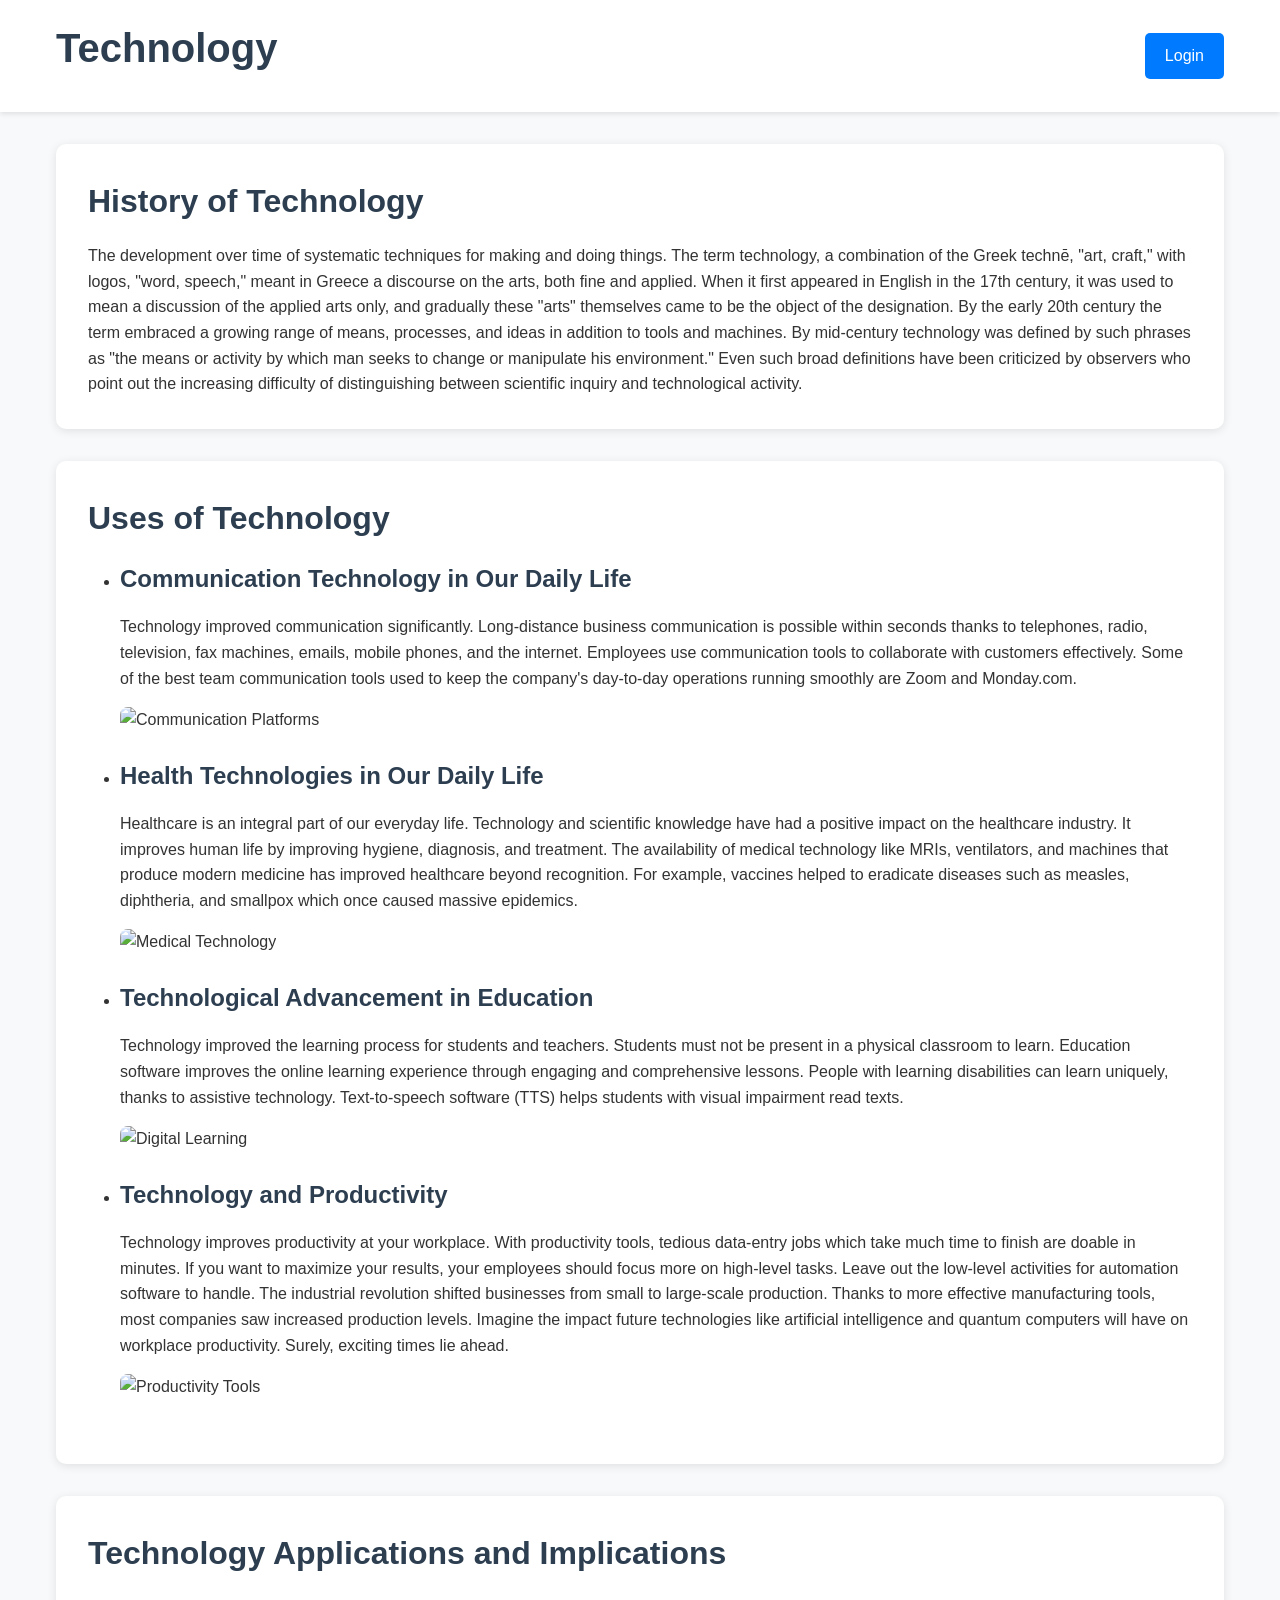
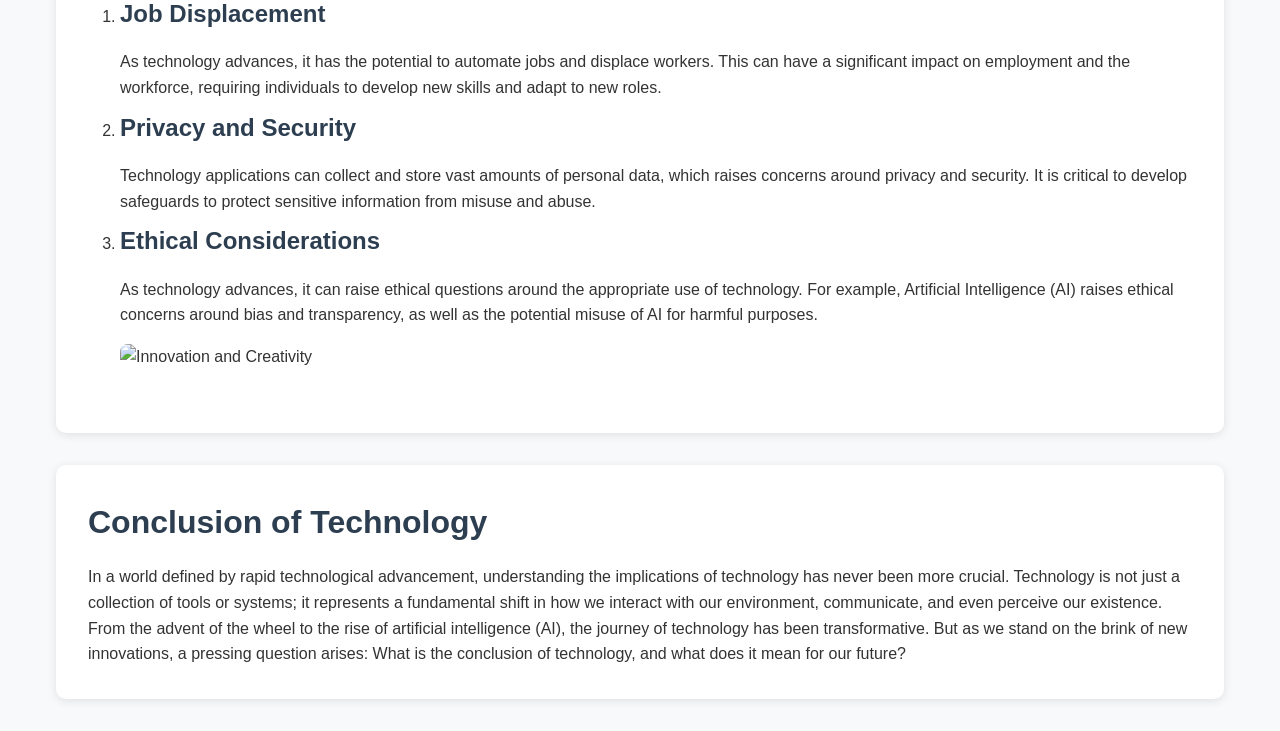
==== index.html @ 8741aff6 "Add files via upload" ====
<!DOCTYPE html>
<html>
  <head>
    <title>Technology</title>
    <link rel="stylesheet" href="styles.css">
  </head>
  <body>
    <header>
      <div class="nav-container">
        <h1>Technology</h1>
        <a href="login.html" class="btn btn-primary">Login</a>
      </div>
    </header>

    <div class="container">
      <div class="card">
        <h2>History of Technology</h2>
        <p>The development over time of systematic techniques for making and doing things. The term technology, a combination of the Greek technē, "art, craft," with logos, "word, speech," meant in Greece a discourse on the arts, both fine and applied. When it first appeared in English in the 17th century, it was used to mean a discussion of the applied arts only, and gradually these "arts" themselves came to be the object of the designation. By the early 20th century the term embraced a growing range of means, processes, and ideas in addition to tools and machines. By mid-century technology was defined by such phrases as "the means or activity by which man seeks to change or manipulate his environment." Even such broad definitions have been criticized by observers who point out the increasing difficulty of distinguishing between scientific inquiry and technological activity.</p>
      </div>

      <div class="card">
        <h2>Uses of Technology</h2>
        <ul>
          <li>
            <h3>Communication Technology in Our Daily Life</h3>
            <p>Technology improved communication significantly. Long-distance business communication is possible within seconds thanks to telephones, radio, television, fax machines, emails, mobile phones, and the internet. Employees use communication tools to collaborate with customers effectively. Some of the best team communication tools used to keep the company's day-to-day operations running smoothly are Zoom and Monday.com.</p>
            <img src="images/Most-Popular-Communication-Platforms.webp" alt="Communication Platforms">
          </li>

          <li>
            <h3>Health Technologies in Our Daily Life</h3>
            <p>Healthcare is an integral part of our everyday life. Technology and scientific knowledge have had a positive impact on the healthcare industry. It improves human life by improving hygiene, diagnosis, and treatment. The availability of medical technology like MRIs, ventilators, and machines that produce modern medicine has improved healthcare beyond recognition. For example, vaccines helped to eradicate diseases such as measles, diphtheria, and smallpox which once caused massive epidemics.</p>
            <img src="images/The-global-Medical-Technology-market-size-is-projected-to-grow-by-5.webp" alt="Medical Technology">
          </li>

          <li>
            <h3>Technological Advancement in Education</h3>
            <p>Technology improved the learning process for students and teachers. Students must not be present in a physical classroom to learn. Education software improves the online learning experience through engaging and comprehensive lessons. People with learning disabilities can learn uniquely, thanks to assistive technology. Text-to-speech software (TTS) helps students with visual impairment read texts.</p>
            <img src="images/Digital-learning-technology-can-improve-education-save-time-boost-grades.webp" alt="Digital Learning">
          </li>

          <li>
            <h3>Technology and Productivity</h3>
            <p>Technology improves productivity at your workplace. With productivity tools, tedious data-entry jobs which take much time to finish are doable in minutes. If you want to maximize your results, your employees should focus more on high-level tasks. Leave out the low-level activities for automation software to handle. The industrial revolution shifted businesses from small to large-scale production. Thanks to more effective manufacturing tools, most companies saw increased production levels. Imagine the impact future technologies like artificial intelligence and quantum computers will have on workplace productivity. Surely, exciting times lie ahead.</p>
            <img src="images/Most-important-Productivity-tools.jpeg" alt="Productivity Tools">
          </li>
        </ul>
      </div>

      <div class="card">
        <h2>Technology Applications and Implications</h2>
        <ol>
          <li>
            <h3>Job Displacement</h3>
            <p>As technology advances, it has the potential to automate jobs and displace workers. This can have a significant impact on employment and the workforce, requiring individuals to develop new skills and adapt to new roles.</p>
          </li>
          <li>
            <h3>Privacy and Security</h3>
            <p>Technology applications can collect and store vast amounts of personal data, which raises concerns around privacy and security. It is critical to develop safeguards to protect sensitive information from misuse and abuse.</p>
          </li>
          <li>
            <h3>Ethical Considerations</h3>
            <p>As technology advances, it can raise ethical questions around the appropriate use of technology. For example, Artificial Intelligence (AI) raises ethical concerns around bias and transparency, as well as the potential misuse of AI for harmful purposes.</p>
            <img src="images/Innovation-and-Creativity-1024x619.jpg.webp" alt="Innovation and Creativity">
          </li>
        </ol>
      </div>

      <div class="card">
        <h2>Conclusion of Technology</h2>
        <p>In a world defined by rapid technological advancement, understanding the implications of technology has never been more crucial. Technology is not just a collection of tools or systems; it represents a fundamental shift in how we interact with our environment, communicate, and even perceive our existence. From the advent of the wheel to the rise of artificial intelligence (AI), the journey of technology has been transformative. But as we stand on the brink of new innovations, a pressing question arises: What is the conclusion of technology, and what does it mean for our future?</p>
      </div>
    </div>
  </body>
</html>
---- styles.css ----
/* Global Styles */
* {
    margin: 0;
    padding: 0;
    box-sizing: border-box;
}

body {
    font-family: 'Segoe UI', Arial, sans-serif;
    line-height: 1.6;
    color: #333;
    background-color: #f8f9fa;
}

/* Header Styles */
header {
    background-color: #fff;
    box-shadow: 0 2px 5px rgba(0,0,0,0.1);
    padding: 1rem;
    position: sticky;
    top: 0;
    z-index: 100;
}

/* Navigation */
.nav-container {
    display: flex;
    justify-content: space-between;
    align-items: center;
    max-width: 1200px;
    margin: 0 auto;
    padding: 0 1rem;
}

/* Button Styles */
.btn {
    padding: 10px 20px;
    border: none;
    border-radius: 5px;
    cursor: pointer;
    text-decoration: none;
    display: inline-block;
    transition: all 0.3s ease;
}

.btn-primary {
    background-color: #007bff;
    color: white;
}

.btn-primary:hover {
    background-color: #0056b3;
    transform: translateY(-2px);
}

/* Content Container */
.container {
    max-width: 1200px;
    margin: 2rem auto;
    padding: 0 1rem;
}

/* Card Styles */
.card {
    background-color: #fff;
    border-radius: 10px;
    box-shadow: 0 2px 10px rgba(0,0,0,0.1);
    padding: 2rem;
    margin-bottom: 2rem;
}

/* Typography */
h1, h2, h3, h4 {
    color: #2c3e50;
    margin-bottom: 1rem;
}

h1 { font-size: 2.5rem; }
h2 { font-size: 2rem; }
h3 { font-size: 1.5rem; }
h4 { font-size: 1.2rem; }

/* Image Styles */
img {
    max-width: 100%;
    height: auto;
    border-radius: 8px;
    margin: 1rem 0;
}

/* List Styles */
ul, ol {
    padding-left: 2rem;
    margin: 1rem 0;
}

li {
    margin-bottom: 0.5rem;
}

/* Login Page Specific Styles */
.login-container {
    background-color: white;
    padding: 2.5rem;
    border-radius: 10px;
    box-shadow: 0 0 20px rgba(0,0,0,0.1);
    width: 100%;
    max-width: 400px;
    margin: 2rem auto;
}

.form-group {
    margin-bottom: 1.5rem;
}

label {
    display: block;
    margin-bottom: 0.5rem;
    color: #2c3e50;
    font-weight: 500;
}

input {
    width: 100%;
    padding: 12px;
    border: 1px solid #ddd;
    border-radius: 5px;
    font-size: 1rem;
    transition: border-color 0.3s ease;
}

input:focus {
    outline: none;
    border-color: #007bff;
    box-shadow: 0 0 0 2px rgba(0,123,255,0.25);
}

/* Responsive Design */
@media (max-width: 768px) {
    .container {
        padding: 0 1rem;
    }
    
    .login-container {
        margin: 1rem;
        padding: 1.5rem;
    }
    
    h1 { font-size: 2rem; }
    h2 { font-size: 1.75rem; }
    h3 { font-size: 1.25rem; }
}
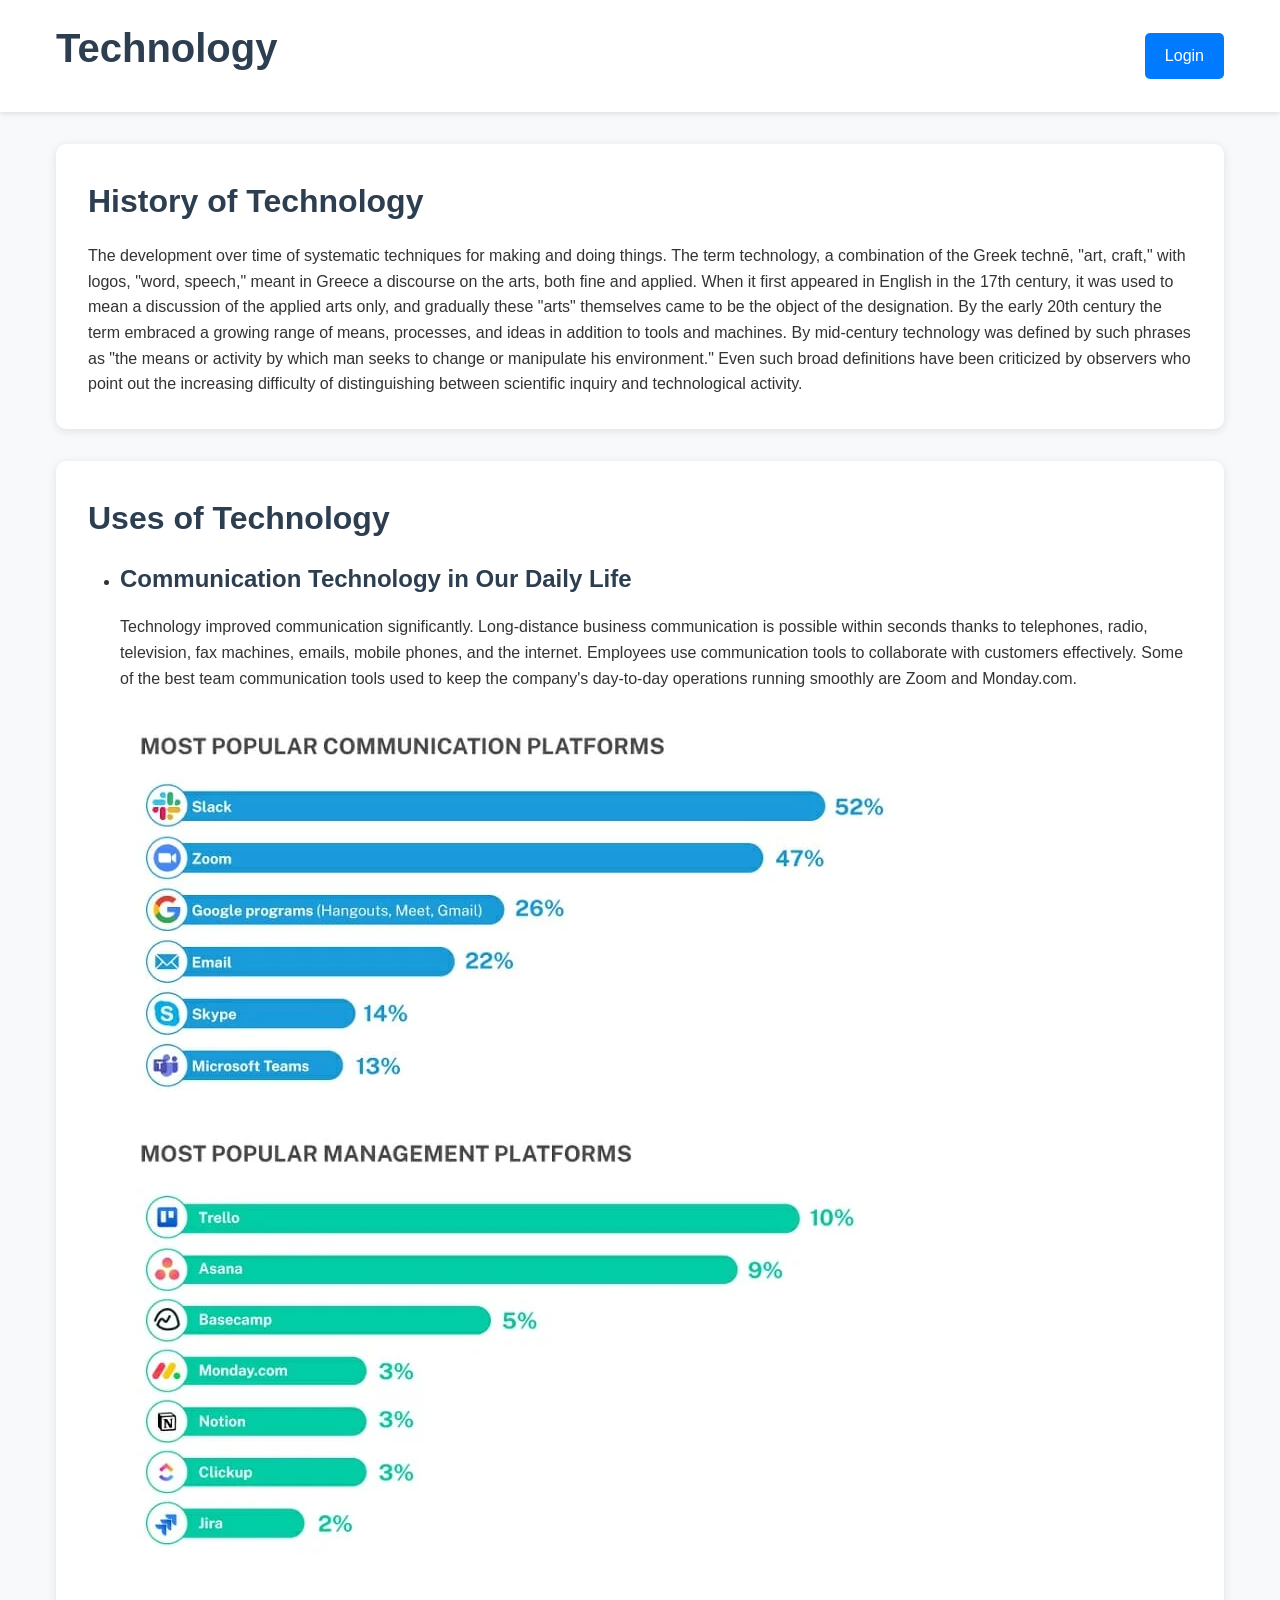
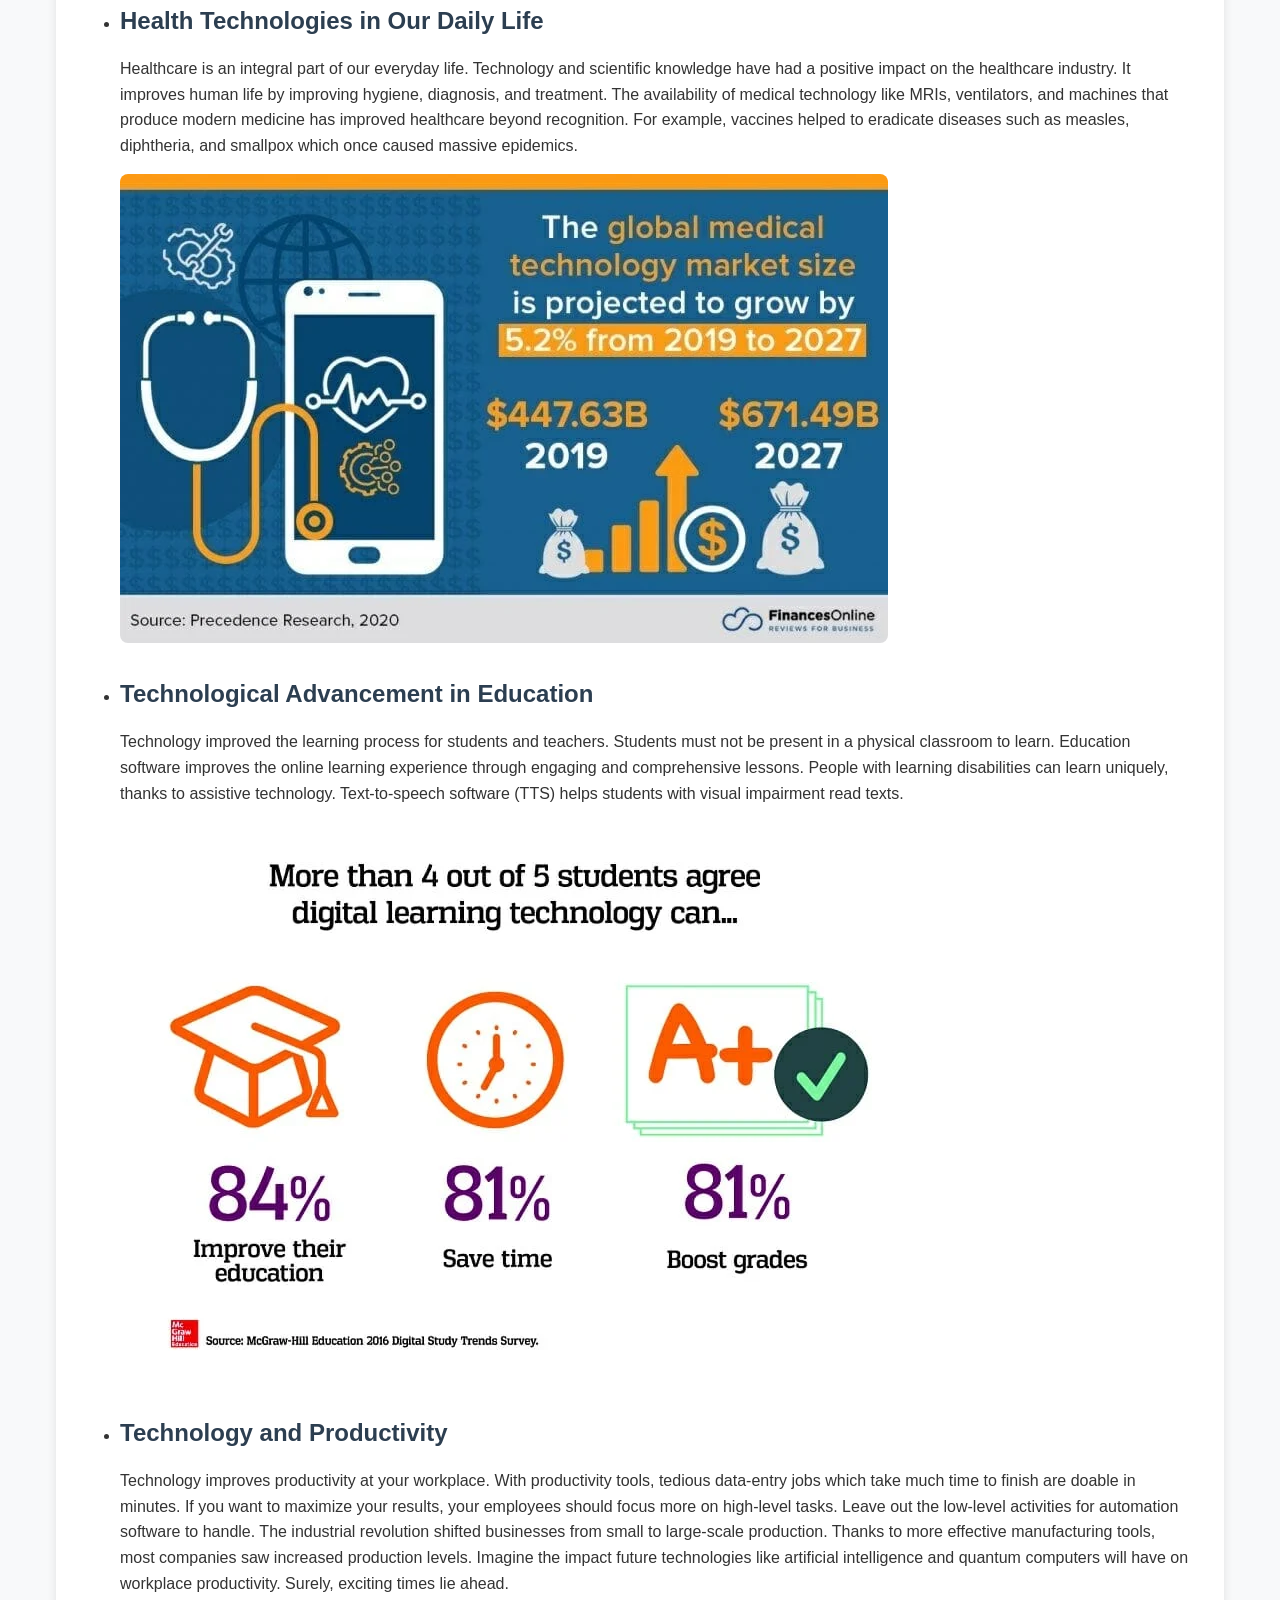
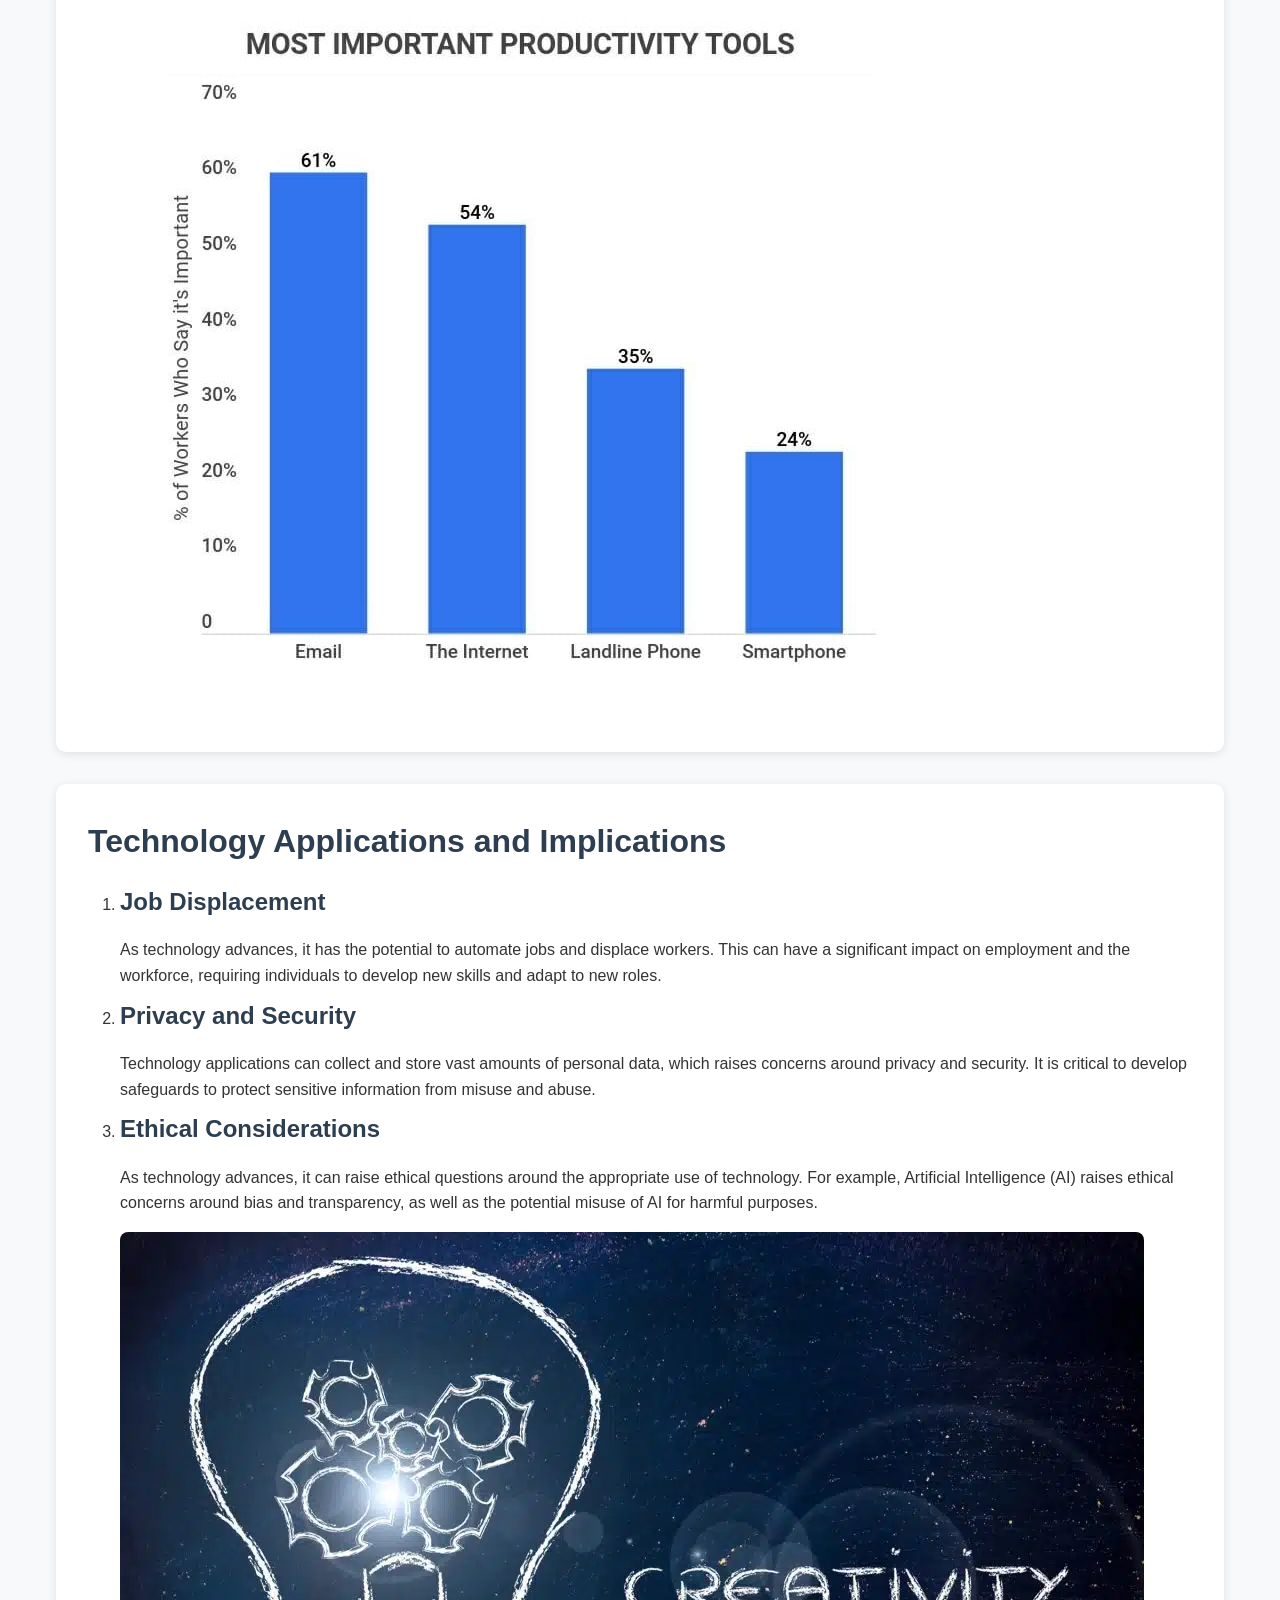
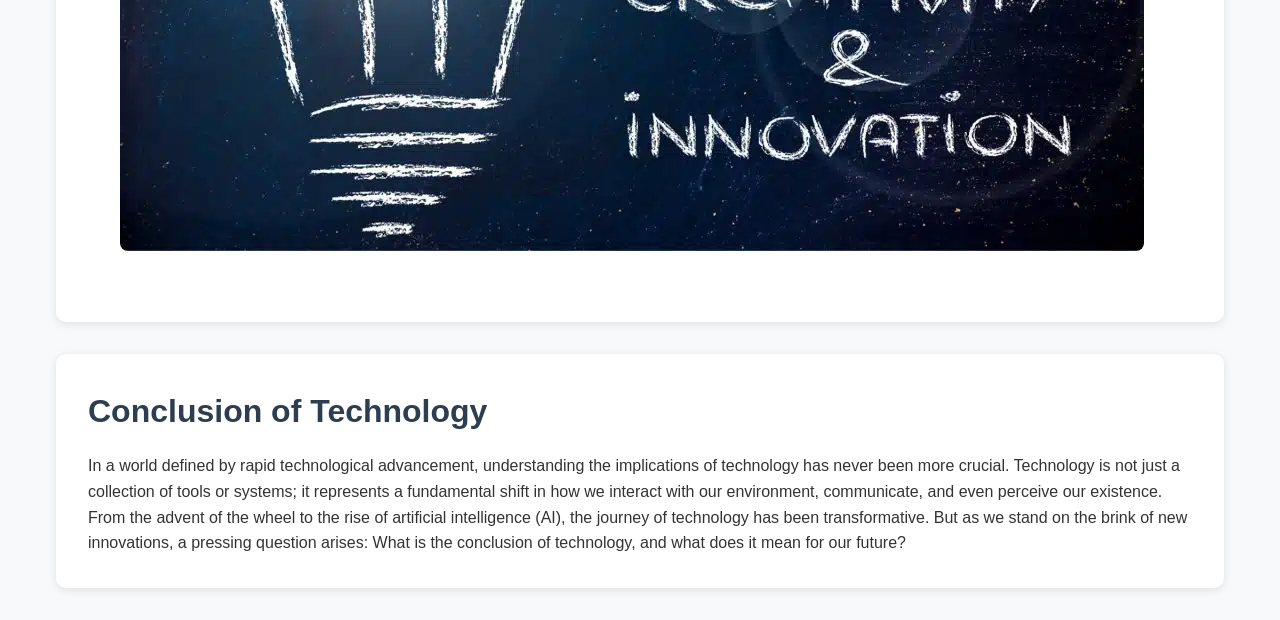
==== commit e0cae3f5: "Add files via upload" ====
--- a/index.html
+++ b/index.html
@@ -24,25 +24,25 @@
           <li>
             <h3>Communication Technology in Our Daily Life</h3>
             <p>Technology improved communication significantly. Long-distance business communication is possible within seconds thanks to telephones, radio, television, fax machines, emails, mobile phones, and the internet. Employees use communication tools to collaborate with customers effectively. Some of the best team communication tools used to keep the company's day-to-day operations running smoothly are Zoom and Monday.com.</p>
-            <img src="images/Most-Popular-Communication-Platforms.webp" alt="Communication Platforms">
+            <img src="./Most-Popular-Communication-Platforms.webp" alt="Communication Platforms">
           </li>
 
           <li>
             <h3>Health Technologies in Our Daily Life</h3>
             <p>Healthcare is an integral part of our everyday life. Technology and scientific knowledge have had a positive impact on the healthcare industry. It improves human life by improving hygiene, diagnosis, and treatment. The availability of medical technology like MRIs, ventilators, and machines that produce modern medicine has improved healthcare beyond recognition. For example, vaccines helped to eradicate diseases such as measles, diphtheria, and smallpox which once caused massive epidemics.</p>
-            <img src="images/The-global-Medical-Technology-market-size-is-projected-to-grow-by-5.webp" alt="Medical Technology">
+            <img src="./The-global-Medical-Technology-market-size-is-projected-to-grow-by-5.webp" alt="Medical Technology">
           </li>
 
           <li>
             <h3>Technological Advancement in Education</h3>
             <p>Technology improved the learning process for students and teachers. Students must not be present in a physical classroom to learn. Education software improves the online learning experience through engaging and comprehensive lessons. People with learning disabilities can learn uniquely, thanks to assistive technology. Text-to-speech software (TTS) helps students with visual impairment read texts.</p>
-            <img src="images/Digital-learning-technology-can-improve-education-save-time-boost-grades.webp" alt="Digital Learning">
+            <img src="./Digital-learning-technology-can-improve-education-save-time-boost-grades.webp" alt="Digital Learning">
           </li>
 
           <li>
             <h3>Technology and Productivity</h3>
             <p>Technology improves productivity at your workplace. With productivity tools, tedious data-entry jobs which take much time to finish are doable in minutes. If you want to maximize your results, your employees should focus more on high-level tasks. Leave out the low-level activities for automation software to handle. The industrial revolution shifted businesses from small to large-scale production. Thanks to more effective manufacturing tools, most companies saw increased production levels. Imagine the impact future technologies like artificial intelligence and quantum computers will have on workplace productivity. Surely, exciting times lie ahead.</p>
-            <img src="images/Most-important-Productivity-tools.jpeg" alt="Productivity Tools">
+            <img src="./Most-important-Productivity-tools.jpeg" alt="Productivity Tools">
           </li>
         </ul>
       </div>
@@ -61,7 +61,7 @@
           <li>
             <h3>Ethical Considerations</h3>
             <p>As technology advances, it can raise ethical questions around the appropriate use of technology. For example, Artificial Intelligence (AI) raises ethical concerns around bias and transparency, as well as the potential misuse of AI for harmful purposes.</p>
-            <img src="images/Innovation-and-Creativity-1024x619.jpg.webp" alt="Innovation and Creativity">
+            <img src="./Innovation-and-Creativity-1024x619.jpg.webp" alt="Innovation and Creativity">
           </li>
         </ol>
       </div>
